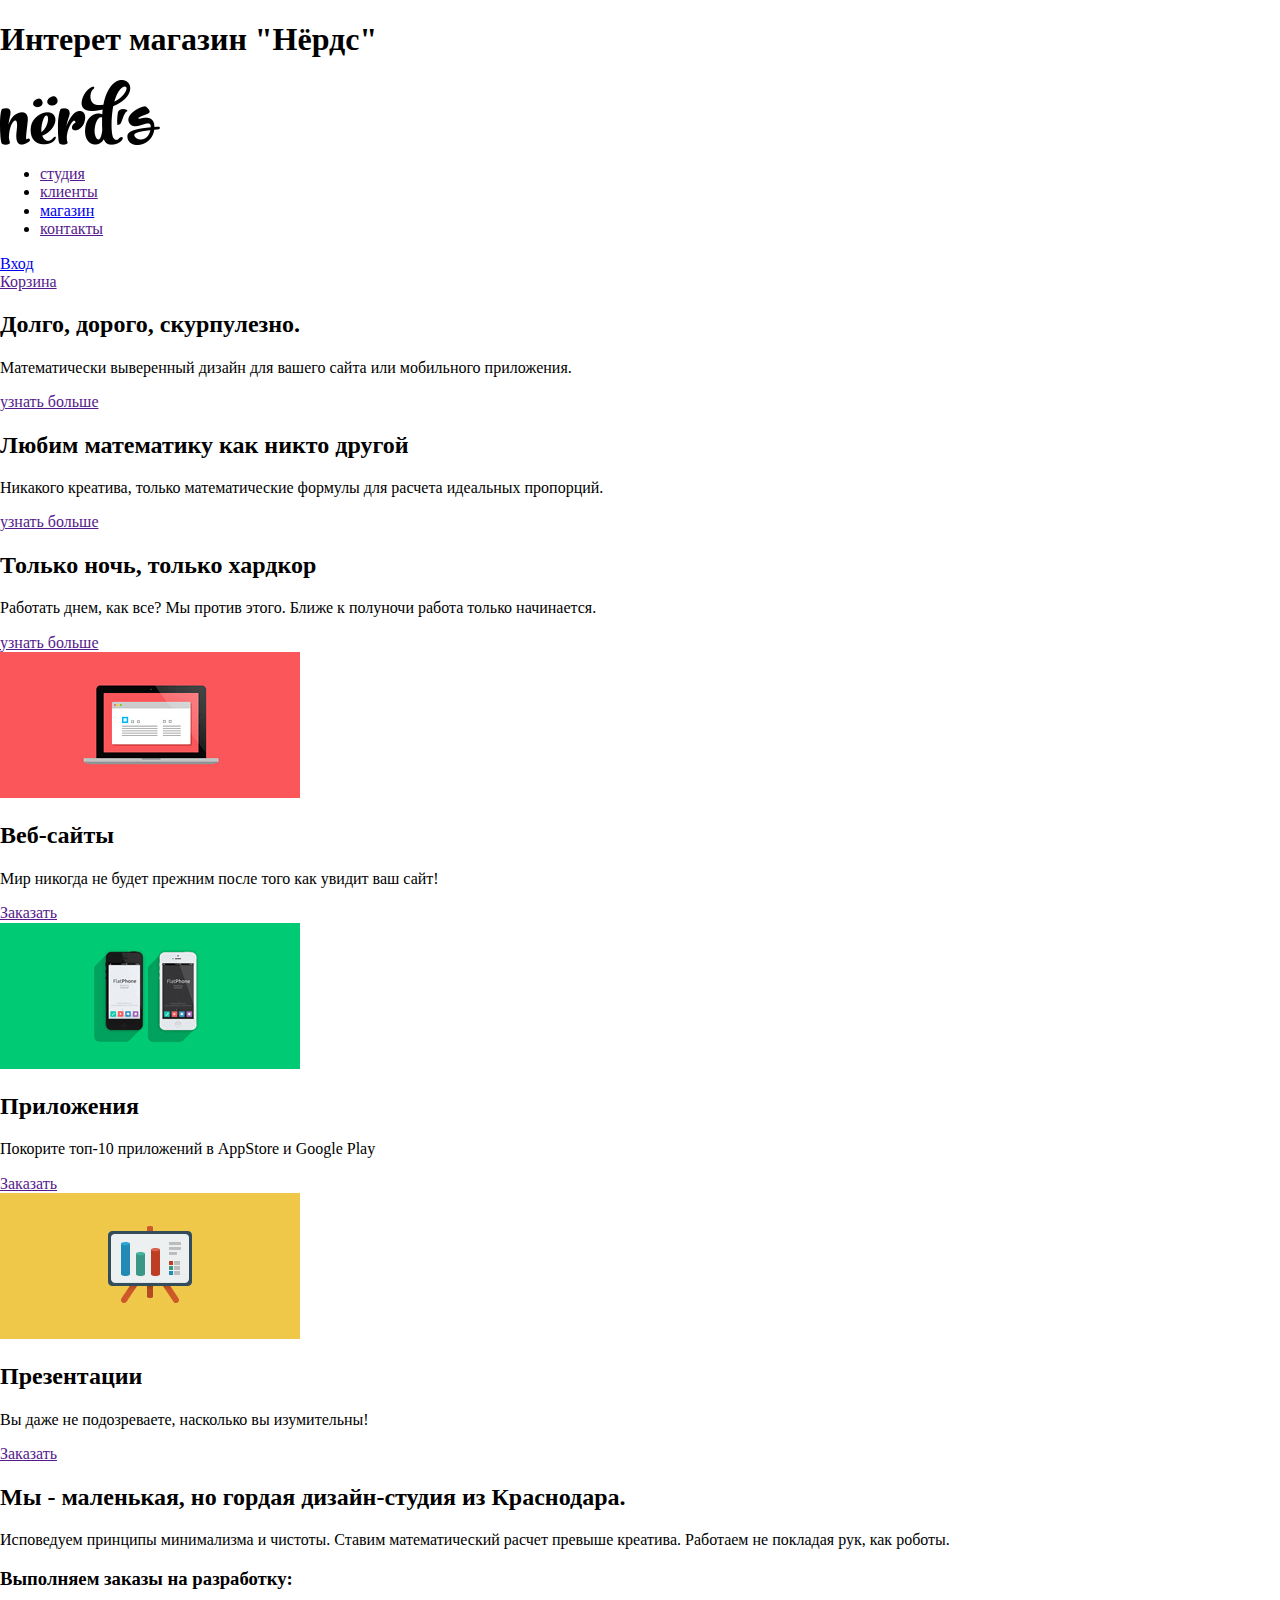
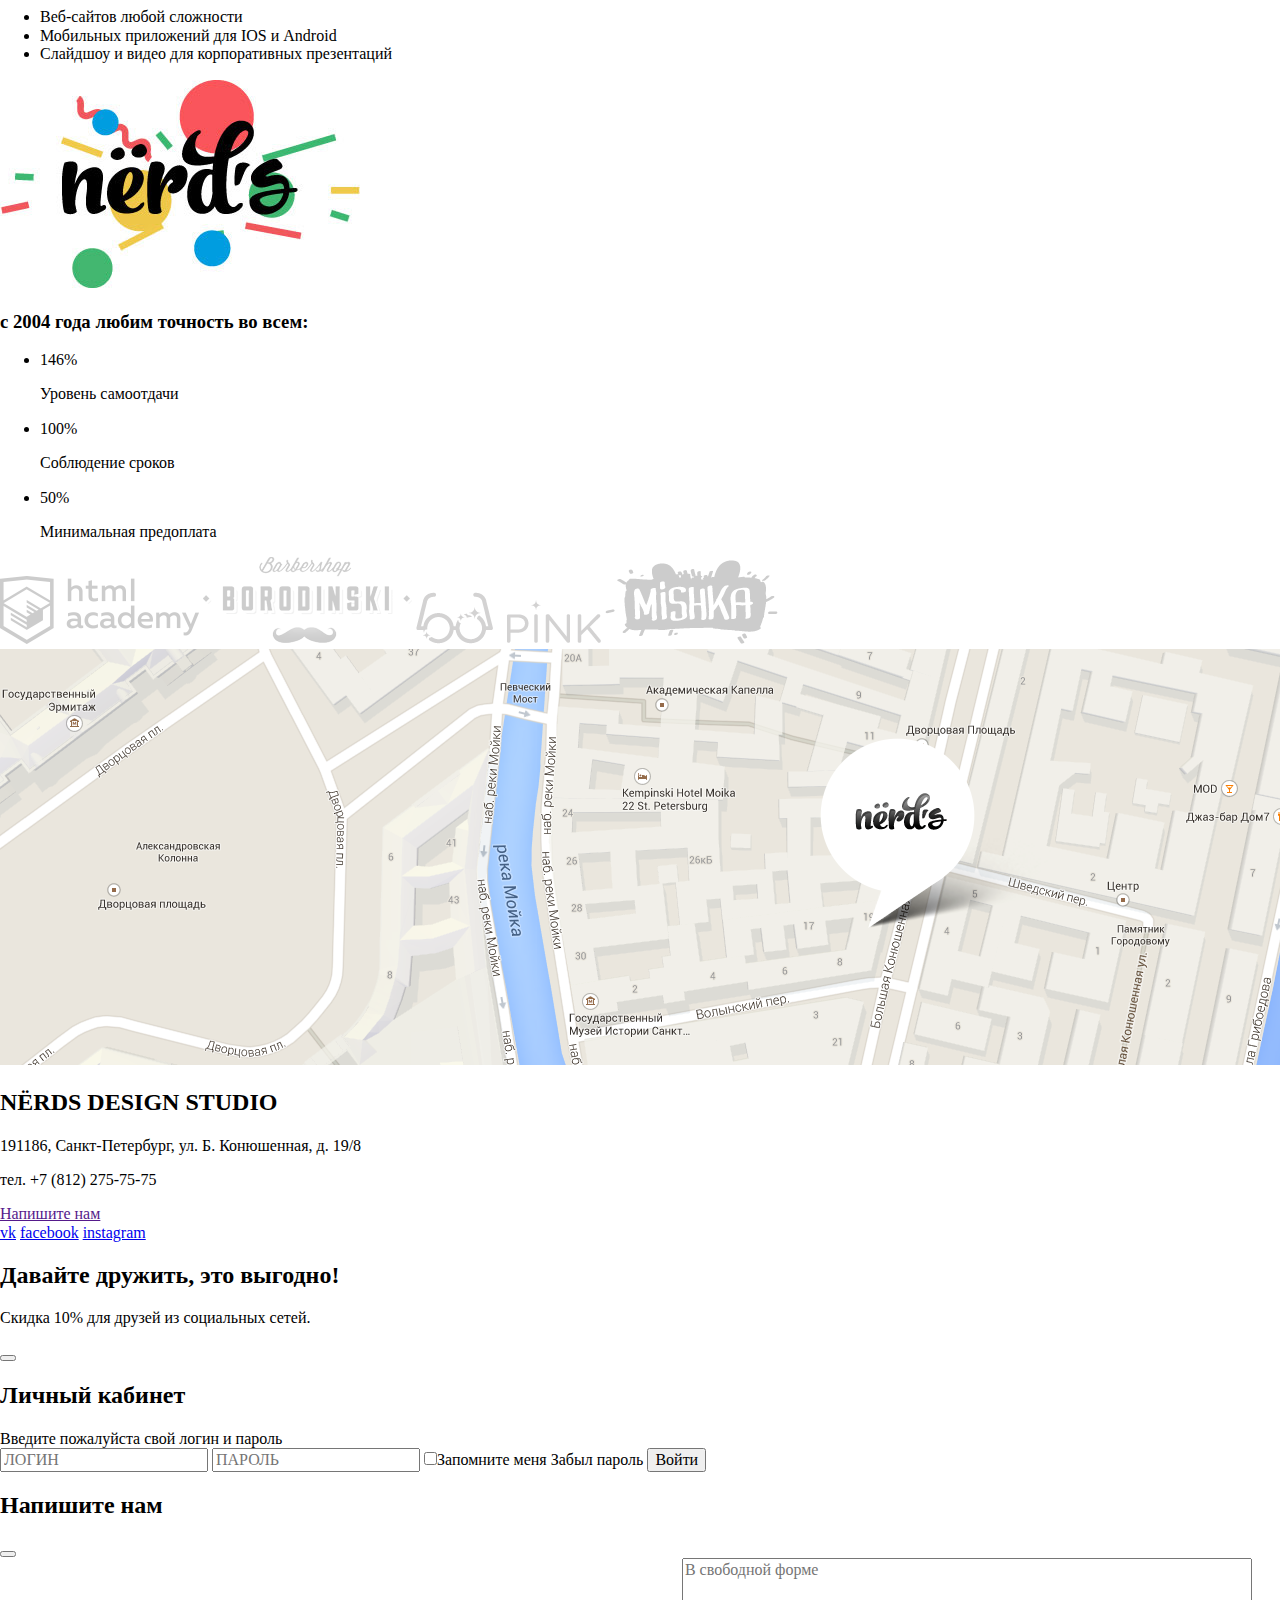
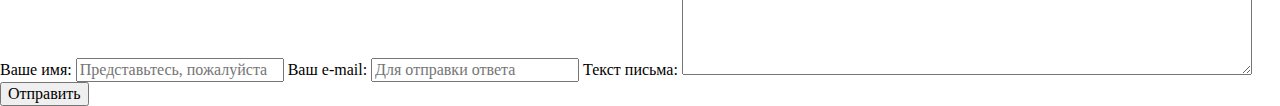
==== index.html @ cacb5e37 "Добавляет верстку главной страницы" ====
<!DOCTYPE html>
<html lang="ru">
  <head>
    <meta charset="utf-8">
    <title>Нёрдс</title>
    <link href="https://fonts.googleapis.com/css?family=Roboto:400,500,700" rel="stylesheet">
    <link rel="stylesheet" href="css/normalize.css">
    <link rel="stylesheet" href="css/style.css">
  </head>
  <body>
    <header class="main-header">
      <div class="wrapper-header">
      <h1 class="visually-hidden">Интерет магазин "Нёрдс"</h1>
      <img class="logo" src="img/nerds-logo.png" width="160" height="65" alt="logo">
      <nav class="main-menu">
        <ul class="menu-list">
          <li class="menu-list-item"><a href="">студия</a></li>
          <li class="menu-list-item"><a href="">клиенты</a></li>
          <li class="menu-list-item"><a href="catalog.html">магазин</a></li>
          <li class="menu-list-item"><a href="">контакты</a></li>
        </ul>
      </nav>
      <a class="login" href="#">Вход</a>
        <div class="basket">
          <a href="">Корзина</a>
        </div>
        <div class="slider">
          <div class="slider-presentation">
            <section class="presentation">
              <h2>Долго, дорого, скурпулезно.</h2>
              <p>Математически выверенный дизайн для вашего сайта или мобильного приложения.</p>
              <a class="slider-btn" href="">узнать больше</a>
            </section>
          </div>
          <div class="slider-professionally">
            <section class="professionally">
              <h2>Любим математику как никто другой</h2>
              <p>Никакого креатива, только математические формулы для расчета идеальных пропорций.</p>
          <a class="slider-btn" href="">узнать больше</a>
            </section>
          </div>
          <div class="slider-intensive">
            <section class="intensive">
              <h2>Только ночь, только хардкор</h2>
              <p>Работать днем, как все? Мы против этого. Ближе к полуночи работа только начинается.</p>
              <a class="slider-btn" href="">узнать больше</a>
            </section>
          </div>
        </div>
        </div>
      </header>
        <main>
          <div class="service">
            <section class="web">
              <img src="img/web.png" alt="applications" width="300" height="146">
              <h2>Веб-сайты</h2>
              <p>Мир никогда не будет прежним после того как увидит ваш сайт!</p>
              <a href="">Заказать</a>
            </section>
            <section class="applications">
              <img src="img/applications.png" alt="applications" width="300" height="146">
              <h2>Приложения</h2>
              <p>Покорите топ-10 приложений в AppStore и Google Play</p>
              <a href="">Заказать</a>
            </section>
            <section class="presentations">
              <img src="img/presentation.png" alt="applications" width="300" height="146">
              <h2>Презентации</h2>
              <p>Вы даже не подозреваете, насколько вы изумительны!</p>
              <a href="">Заказать</a>
            </section>
          </div>
          <div class="wrapper-about-company">
            <section class="about-company">
              <h2>Мы - маленькая, но гордая дизайн-студия из Краснодара.</h2>
              <p>Исповедуем принципы минимализма и чистоты. Ставим математический расчет
                превыше креатива. Работаем не покладая рук, как роботы.</p>
                <h3>Выполняем заказы на разработку:</h3>
                <ul class="about-company-list">
                  <li class="about-company-item">Веб-сайтов любой сложности</li>
                  <li class="about-company-item">Мобильных приложений для IOS и Android</li>
                  <li class="about-company-item">Слайдшоу и видео для корпоративных презентаций</li>
                </ul>
            </section>
            <div class="statistics">
              <img src="img/nerds-illustration.jpg" alt="illustration" width="360" height="208">
              <h3>c 2004 года любим точность во всем:</h3>
              <ul class="statistics-list">
                <li class="statistics-item"><span>146%</span><p>Уровень самоотдачи</p></li>
                <li class="statistics-item"><span>100%</span><p>Соблюдение сроков</p></li>
                <li class="statistics-item"><span>50%</span><p>Минимальная предоплата</p></li>
              </ul>
            </div>
              <div class="portfolio">
                  <img class="logo-html" src="img/logo-html.png" alt="">
                  <img class="logo-borodinski" src="img/logo-borodinski.png" alt="">
                  <img class="logo-pink" src="img/logo-pink.png" alt="">
                  <img class="logo-mishka" src="img/logo-mishka.png" alt="">
              </div>
          </div>
        </main>
          <footer>
            <div class="footer-up">
                <object
                type="image/svg+xml"
                data="img/map.svg">
                <img
                  src="img/map.png" alt="map">
              </object>
              <section class="contacts">
                <h2>NЁRDS DESIGN STUDIO</h2>
                <p>191186, Санкт-Петербург,
                  ул. Б. Конюшенная, д. 19/8</p>
                  <p>тел. +7 (812) 275-75-75</p>
                  <a  class="link-write" href="">Напишите нам</a>
              </section>
            </div>
            <div class="footer-down">
              <div class="social">
                <a class="social-button vk" href="http://vk.com/mygroup">vk</a>
                <a class="social-button fb" href="http://facebook.com/mygroup">facebook</a>
                <a class="social-button inst" href="http://instagram.com/mygroup">instagram</a>
              </div>
              <section class="cooperation">
                <h2>Давайте дружить, это выгодно!</h2>
                <p>Скидка 10% для друзей из социальных сетей.</p>
              </section>
            </div>
          </footer>
          <div class="modal-login">
            <button class="close-login" type="button"></button>
            <h2>Личный кабинет</h2>
            <form action="#" method="post">
              <legend class="title-login">Введите пожалуйста свой логин и пароль</legend>
              <input class="focus" name="login" type="text" placeholder="ЛОГИН">
              <input name="password" type="password" placeholder="ПАРОЛЬ">
              <label><input name="save" type="checkbox">Запомните меня</label>
              <a class="nosave">Забыл пароль</a>
              <button type="submit">Войти</button>
            </form>
          </div>
          <div class="wrapper-feedback"></div>
          <div class="feedback">
            <h2>Напишите нам</h2>
            <button class="button-close" type="button"></button>
        <form class="feedback-form" action="#" method="post">
          <div class="form-answer">
            <label>
              <span>Ваше имя:</span>
              <input type="text" name="login" placeholder="Представьтесь, пожалуйста">
            </label>
            <label>
              <span>Ваш e-mail:</span>
              <input type="text" name="email" placeholder="Для отправки ответа">
            </label>
            <label>
            <span>Текст письма:</span>
            <textarea name="textletter" cols="61" rows="6" placeholder="В свободной форме"></textarea>
          </label>
          </div>
          <div class="form-btn">
            <button class="btn" type="submit">Отправить</button>
          </div>
        </form>
      </div>
    <script src="js/popup.js"></script>
  </body>
</html>
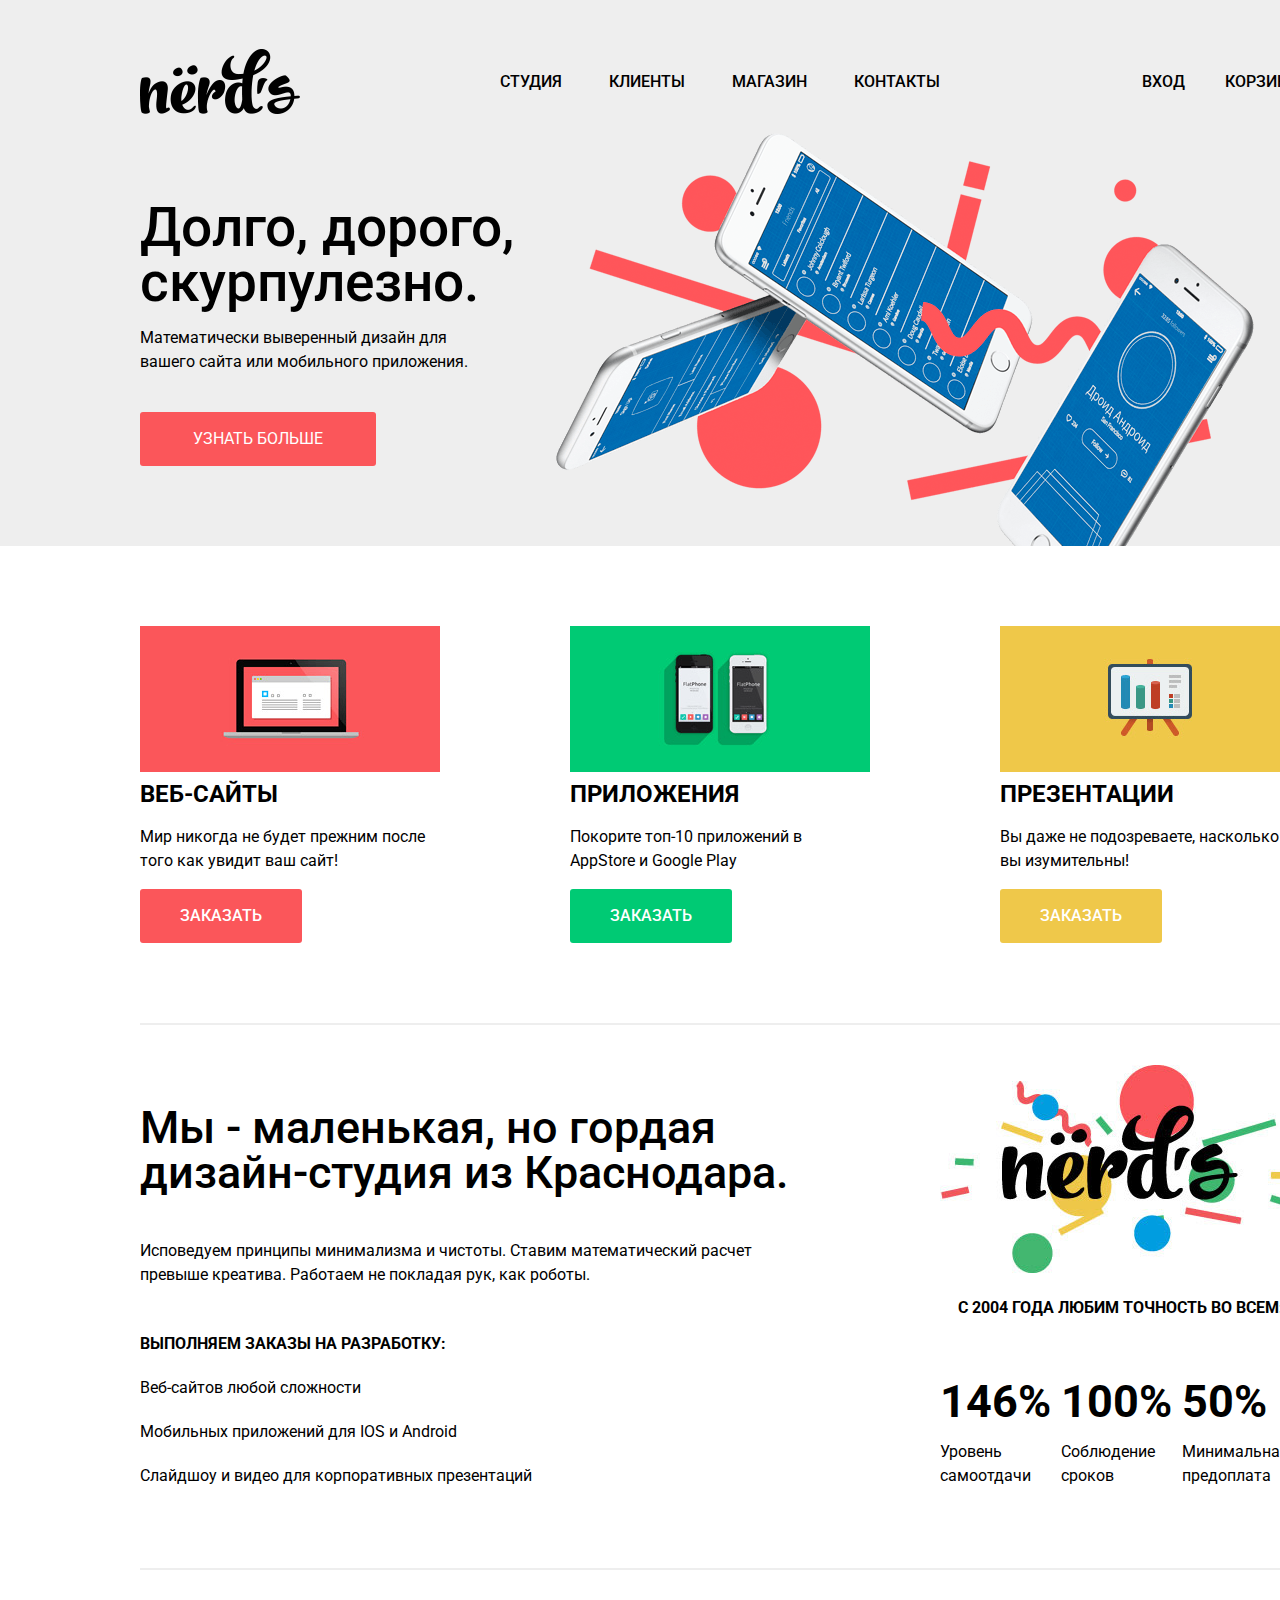
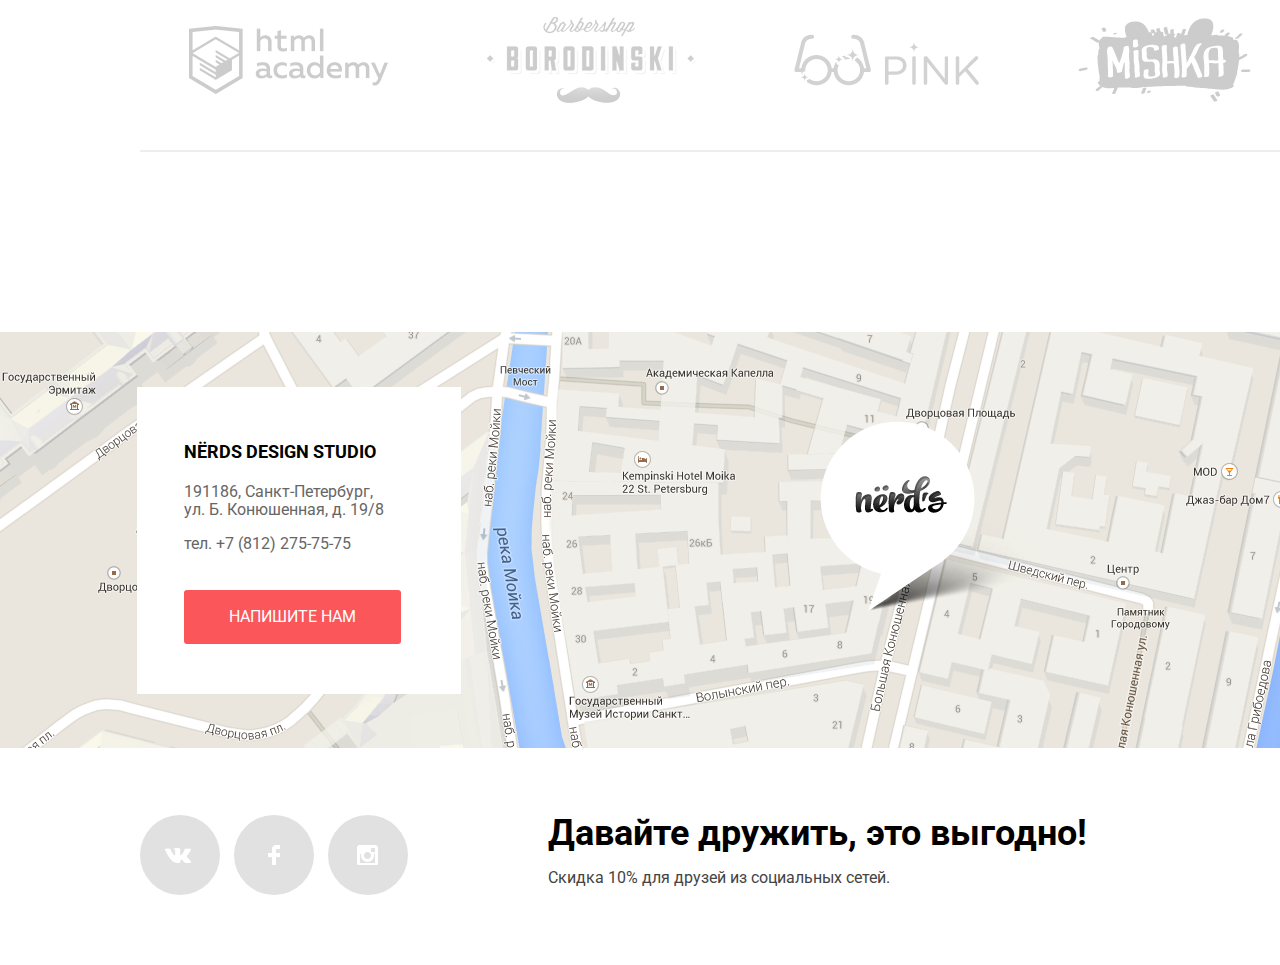
==== commit 4a587d93: "подключает минификацию стилей на страницах" ====
--- a/index.html
+++ b/index.html
@@ -4,8 +4,8 @@
     <meta charset="utf-8">
     <title>Нёрдс</title>
     <link href="https://fonts.googleapis.com/css?family=Roboto:400,500,700" rel="stylesheet">
-    <link rel="stylesheet" href="css/normalize.css">
-    <link rel="stylesheet" href="css/style.css">
+    <link rel="stylesheet" href="css/normalize.min.css">
+    <link rel="stylesheet" href="css/style.min.css">
   </head>
   <body>
     <header class="main-header">
--- a/css/style.min.css
+++ b/css/style.min.css
@@ -0,0 +1 @@
+body{min-width:1440px;font-family:"Roboto","sans-serif";font-weight:400;background-color:#fff;font-size:16px;line-height:24px;color:#000}.header-catalog{width:100%;background-color:#eee}a{text-decoration:none;color:#000}h2{margin:0}ul{margin:0;padding:0;list-style:none}.title-catalog{font-weight:500;font-size:55px;line-height:55px;margin:80px auto 118px auto}.visually-hidden{display:none}.main-header{width:100%;background-color:#eee}.wrapper-header{margin:0 auto;width:1160px;display:-webkit-box;display:-ms-flexbox;display:flex;-ms-flex-wrap:wrap;flex-wrap:wrap;padding-top:49px;-webkit-box-align:center;-ms-flex-align:center;align-items:center}.login{text-transform:uppercase;line-height:30px;font-weight:500;margin-left:202px}.menu-list{display:-webkit-box;display:-ms-flexbox;display:flex;width:440px;-webkit-box-pack:justify;-ms-flex-pack:justify;justify-content:space-between;margin-left:200px}.menu-list a{text-transform:uppercase;line-height:30px;font-weight:500}.basket{margin-left:40px}.basket a{line-height:30px;font-weight:500;text-transform:uppercase}.slider-presentation{display:block;background-image:url(..//img//slide1.png);width:1160px;background-position:90% 98%;background-repeat:no-repeat;padding-bottom:80px}.presentation{padding-top:86px;width:380px;left:0}.slider h2{font-weight:500;font-size:55px;line-height:55px}.presentation p{width:350px}.slider-btn{display:inline-block;text-transform:uppercase;line-height:18px;color:#fff;background-color:#fb565a;padding:18px 53px;border-radius:3px;margin-top:22px}.slider-professionally{display:none;width:1160px;background-image:url(..//img/slide2.png);background-repeat:no-repeat;background-position:100% 1%;padding-bottom:80px}.professionally{padding-top:86px;width:520px}.professionally p{width:412px}.slider-intensive{display:none;width:1160px;background-image:url(..//img/slide3.png);background-repeat:no-repeat;background-position:100% 0%;padding-bottom:80px}.intensive{padding-top:86px;width:415px}.intensive p{width:350px}.service{width:1160px;margin:0 auto;display:-webkit-box;display:-ms-flexbox;display:flex;-webkit-box-pack:justify;-ms-flex-pack:justify;justify-content:space-between;padding:80px 0;border-bottom:2px solid #eee}.service section{width:300px}.service section h2{text-transform:uppercase;line-height:30px}.web a{display:inline-block;text-transform:uppercase;line-height:18px;font-weight:500;color:#fff;background-color:#fb565a;border-radius:3px;padding:18px 40px}.applications a{display:inline-block;text-transform:uppercase;line-height:18px;font-weight:500;color:#fff;background-color:#00ca74;border-radius:3px;padding:18px 40px}.presentations a{display:inline-block;text-transform:uppercase;line-height:18px;font-weight:500;color:#fff;background-color:#efc84a;border-radius:3px;padding:18px 40px}.wrapper-about-company{display:-webkit-box;display:-ms-flexbox;display:flex;width:1160px;margin:0 auto;padding-top:40px;padding-bottom:80px;-ms-flex-wrap:wrap;flex-wrap:wrap;-webkit-box-pack:justify;-ms-flex-pack:justify;justify-content:space-between}.about-company h2{padding-top:40px;padding-bottom:28px;font-size:45px;line-height:45px;font-weight:500}.about-company{width:660px}.about-company h3{text-transform:uppercase;font-size:16px;line-height:24px;margin-top:45px}.about-company-item{margin-top:20px}.portfolio{width:1160px;display:-webkit-box;display:-ms-flexbox;display:flex;-ms-flex-pack:distribute;justify-content:space-around;-webkit-box-align:center;-ms-flex-align:center;align-items:center;border-top:2px solid #eee;border-bottom:2px solid #eee;margin-top:80px;min-height:180px}.statistics{width:360px}.statistics h3{text-transform:uppercase;padding-left:18px;font-size:16px;line-height:24px;font-weight:700;margin-bottom:70px}.statistics-item span{font-weight:700;font-size:45px;line-height:10,06px}.statistics-list{display:-webkit-box;display:-ms-flexbox;display:flex}.statistics-list p{margin-bottom:0}.statistics-item:nth-child(1n+2){padding-left:10px}.contacts{padding:50px 40px;padding:50px 60px 50px 47px;background-color:#fff;position:absolute;top:55px;left:137px}.contacts h2{font-weight:700;font-size:18px;line-height:30px}.contacts p{line-height:18px;color:#666;width:202px}.contacts a{padding:18px 45px;display:inline-block;color:#fff;background-color:#fb565a;border-radius:3px;line-height:18px;margin-top:21px;text-transform:uppercase}.cooperation h2{font-weight:700;font-size:36px;line-height:36px}.cooperation p{line-height:22px;color:#444}.feedback{padding:73px 100px 86px 100px;border:1px solid black;display:none;position:fixed;top:5%;left:17%;background-color:#fff;z-index:250}.feedback .feedback-form{display:760px}.button-close{display:block;cursor:pointer;width:30px;height:30px;position:absolute;top:38px;right:60px;border:none;background:url(../img/close.png) no-repeat;outline:none}.button-close:hover{background:url(../img/close-hover.png) no-repeat}.button-close:active{background:url(../img/close-active.png) no-repeat;display:block}.feedback h2{font-size:45px;line-height:45px}.form-answer span{font-weight:700;font-size:16px;display:inline-block;line-height:18px;vertical-align:top}.form-answer{display:-webkit-box;display:-ms-flexbox;display:flex;-ms-flex-wrap:wrap;flex-wrap:wrap;-webkit-box-pack:justify;-ms-flex-pack:justify;justify-content:space-between;width:760px}.form-answer label{width:340px}.form-answer label:nth-child(3){width:100%}.form-answer input[type=text]{width:340px;margin-bottom:35px;padding:14px;text-align:left;color:#999;background:#fff;border:2px solid #dee3e4;border-radius:2px}.form-answer textarea{width:100%;margin:0 0 47px;padding:14px;color:#999;background:#fff;border:2px solid #dee3e4;border-radius:5px}.btn{padding:18px 87px;display:inline-block;color:#fff;background-color:#fb565a;border:none;border-radius:3px;line-height:18px;text-transform:uppercase}.catalog-wrapper{display:-webkit-box;display:-ms-flexbox;display:flex;-webkit-box-pack:justify;-ms-flex-pack:justify;justify-content:space-between;width:1160px;margin:0 auto;margin-top:57px}.catalog{display:-webkit-box;display:-ms-flexbox;display:flex;-ms-flex-wrap:wrap;flex-wrap:wrap;-webkit-box-pack:justify;-ms-flex-pack:justify;justify-content:space-between;width:760px}.catalog-item{position:relative;width:360px;margin-top:35px}.sorting{display:-webkit-box;display:-ms-flexbox;display:flex;-webkit-box-pack:justify;-ms-flex-pack:justify;justify-content:space-between;width:100%;margin-bottom:25px}.sorting span{font-weight:700;font-size:18px;line-height:18px;text-transform:uppercase}.sorting-list .active-list{color:#000}.sorting-list{display:-webkit-box;display:-ms-flexbox;display:flex;width:360px;font-size:14px;line-height:18px;text-transform:uppercase;-webkit-box-pack:justify;-ms-flex-pack:justify;justify-content:space-between}.sorting-item a{color:#b2b2b2}.sorting-up{display:inline-block;background:url(..//img//sorting-up.png) no-repeat;width:11px;height:10px}.sorting-down{display:inline-block;background:url(..//img//sorting-down.png) no-repeat;width:11px;height:10px;margin-left:15px}.panel{width:360px;min-height:40px;background-color:#e9e9e9;border-radius:5px 5px 0 0}.panel span{display:inline-block;width:15px;height:15px;background-color:#fff;margin:12px 6px 0;border-radius:7px}.panel span:nth-child(1){margin-left:16px}.info-order{position:absolute;padding:29px 0 42px 0;bottom:0;width:360px;background-color:#eee}.info-order h3{font-weight:700;font-size:18px;line-height:30px;text-transform:uppercase;text-align:center;margin:0 auto}.info-order p{width:230px;text-align:center;margin:0 auto}.info-order a{display:inline-block;font-weight:500;font-size:16px;line-height:18px;background-color:#fb565a;padding:19px 62px;border-radius:5px;margin:30px 0 0 80px;color:#fff}.catalog-item:hover .panel{background-color:#4d4d4d}aside{width:263px}.filter-item{border:none;padding:0}.filter-item legend{font-weight:700;font-size:18px;line-height:30px;text-transform:uppercase;margin-bottom:48px}.range-controls{position:relative;min-height:41px;background-color:#eee;border-radius:5px;padding:39px 20px 0}.range-controls .scale{height:2px;background:#d7dcde}.range-controls .bar{width:80%;height:2px;background:#00ca74}.range-controls .toggle{position:absolute;top:30px;left:0;width:4px;height:4px;padding:0;border:8px solid #fff;background-color:#ababab;border-radius:50%;-webkit-box-shadow:0 2px 1px 0 #cfcfcf;box-shadow:0 2px 1px 0 #cfcfcf;cursor:pointer}.range-controls .toggle-min{left:18px}.range-controls .toggle-max{left:180px}.catalog-page-list{display:-webkit-box;display:-ms-flexbox;display:flex;margin-top:60px}.catalog-page-list a{display:block;text-transform:uppercase;border-radius:5px;font-weight:500;margin-left:11px;padding:16px 20px;border:3px solid #eee;background-color:#eee;color:#000}.catalog-page-list .active-page{margin-left:0;background-color:#fff}.following{text-align:center;width:260px}.price-controls label{display:inline-block;width:116px;font-size:16px;text-transform:uppercase;vertical-align:top}.price-controls input{width:48px;padding:9px 15px 9px 14px;font-size:16px;text-align:center;border:none;border-radius:5px;background:#eee;margin-top:-7px;margin-left:12px}.price-controls{font-size:0;padding-top:20px}.price-controls .max-price{padding-left:27px}.form-grid h3,.form-feature h3{text-transform:uppercase;font-size:18px;line-height:30px}.form-grid li,.form-feature li{margin-top:15px}.form-button{display:block;width:100%;margin-top:50px;padding:18px 0;font-weight:500;text-transform:uppercase;background-color:#eee;border:none}.footer-up{position:relative;margin:0 auto;margin-top:100px;width:1440px}.footer-down{display:-webkit-box;display:-ms-flexbox;display:flex;margin:60px auto;width:1160px}.modal-login{background-color:#fff;position:fixed;top:14%;display:none;left:40%;padding:38px;border:3px solid #000}.title-login{font-size:8px;text-transform:uppercase;font-weight:700}.modal-login input[type="text"],.modal-login input[type="password"]{width:90%;margin-top:10px;border:1px solid #000;font-size:12px;padding:10px}.modal-login button[type="submit"]{display:inline-block;background-color:#000;color:#fff;border:none;width:100%;padding:10px 0;border-radius:3px;margin-top:10px}.close-login{background:url(../img/close.png) no-repeat;width:30px;height:30px;cursor:pointer;outline:none;border:none;position:absolute;top:3%;right:1%}.modal-login a{font-size:10px;text-transform:uppercase;font-weight:700;text-decoration:underline;margin-left:13px}.modal-login label{text-transform:uppercase;font-size:10px;font-weight:500}.modal-login input[type="checkbox"]{vertical-align:middle}.modal-login form{width:200px}.social-button{position:relative;display:inline-block;width:80px;height:80px;background-color:#e1e1e1;border-radius:50%;text-indent:100%;overflow:hidden;margin-left:10px}.vk:before{content:" ";position:absolute;background:url(../img/vk-icon.png) no-repeat;width:30px;height:20px;top:33px;left:25px}.fb:before{content:" ";position:absolute;background:url(../img/fb-icon.png) no-repeat;width:30px;height:20px;top:30px;left:34px}.inst:before{content:" ";position:absolute;background:url(../img/insta-icon.png) no-repeat;width:30px;height:20px;top:30px;left:29px}.vk{margin-left:0}.cooperation{margin-left:140px}.wrapper-feedback{width:100%;display:none;top:0;left:0;position:fixed;height:100%;z-index:150;background-color:rgba(206,200,201,.6)}.modal-show{display:block;-webkit-animation-name:bounce;animation-name:bounce;-webkit-animation-duration:0.6s;animation-duration:0.6s}@-webkit-keyframes bounce{0%{-webkit-transform:translateY(-2000px);transform:translateY(-2000px)}70%{-webkit-transform:translateY(30px);transform:translateY(30px)}90%{-webkit-transform:translateY(-10px);transform:translateY(-10px)}100%{-webkit-transform:translateY(0);transform:translateY(0)}}@keyframes bounce{0%{-webkit-transform:translateY(-2000px);transform:translateY(-2000px)}70%{-webkit-transform:translateY(30px);transform:translateY(30px)}90%{-webkit-transform:translateY(-10px);transform:translateY(-10px)}100%{-webkit-transform:translateY(0);transform:translateY(0)}}@-webkit-keyframes shake{0%,100%{-webkit-transform:translateX(0);transform:translateX(0)}10%,30%,50%,70%,90%{-webkit-transform:translateX(-10px);transform:translateX(-10px)}20%,40%,60%,80%{-webkit-transform:translateX(10px);transform:translateX(10px)}}@keyframes shake{0%,100%{-webkit-transform:translateX(0);transform:translateX(0)}10%,30%,50%,70%,90%{-webkit-transform:translateX(-10px);transform:translateX(-10px)}20%,40%,60%,80%{-webkit-transform:translateX(10px);transform:translateX(10px)}}.modal-error{-webkit-animation-name:shake;animation-name:shake;-webkit-animation-duration:0.6s;animation-duration:0.6s}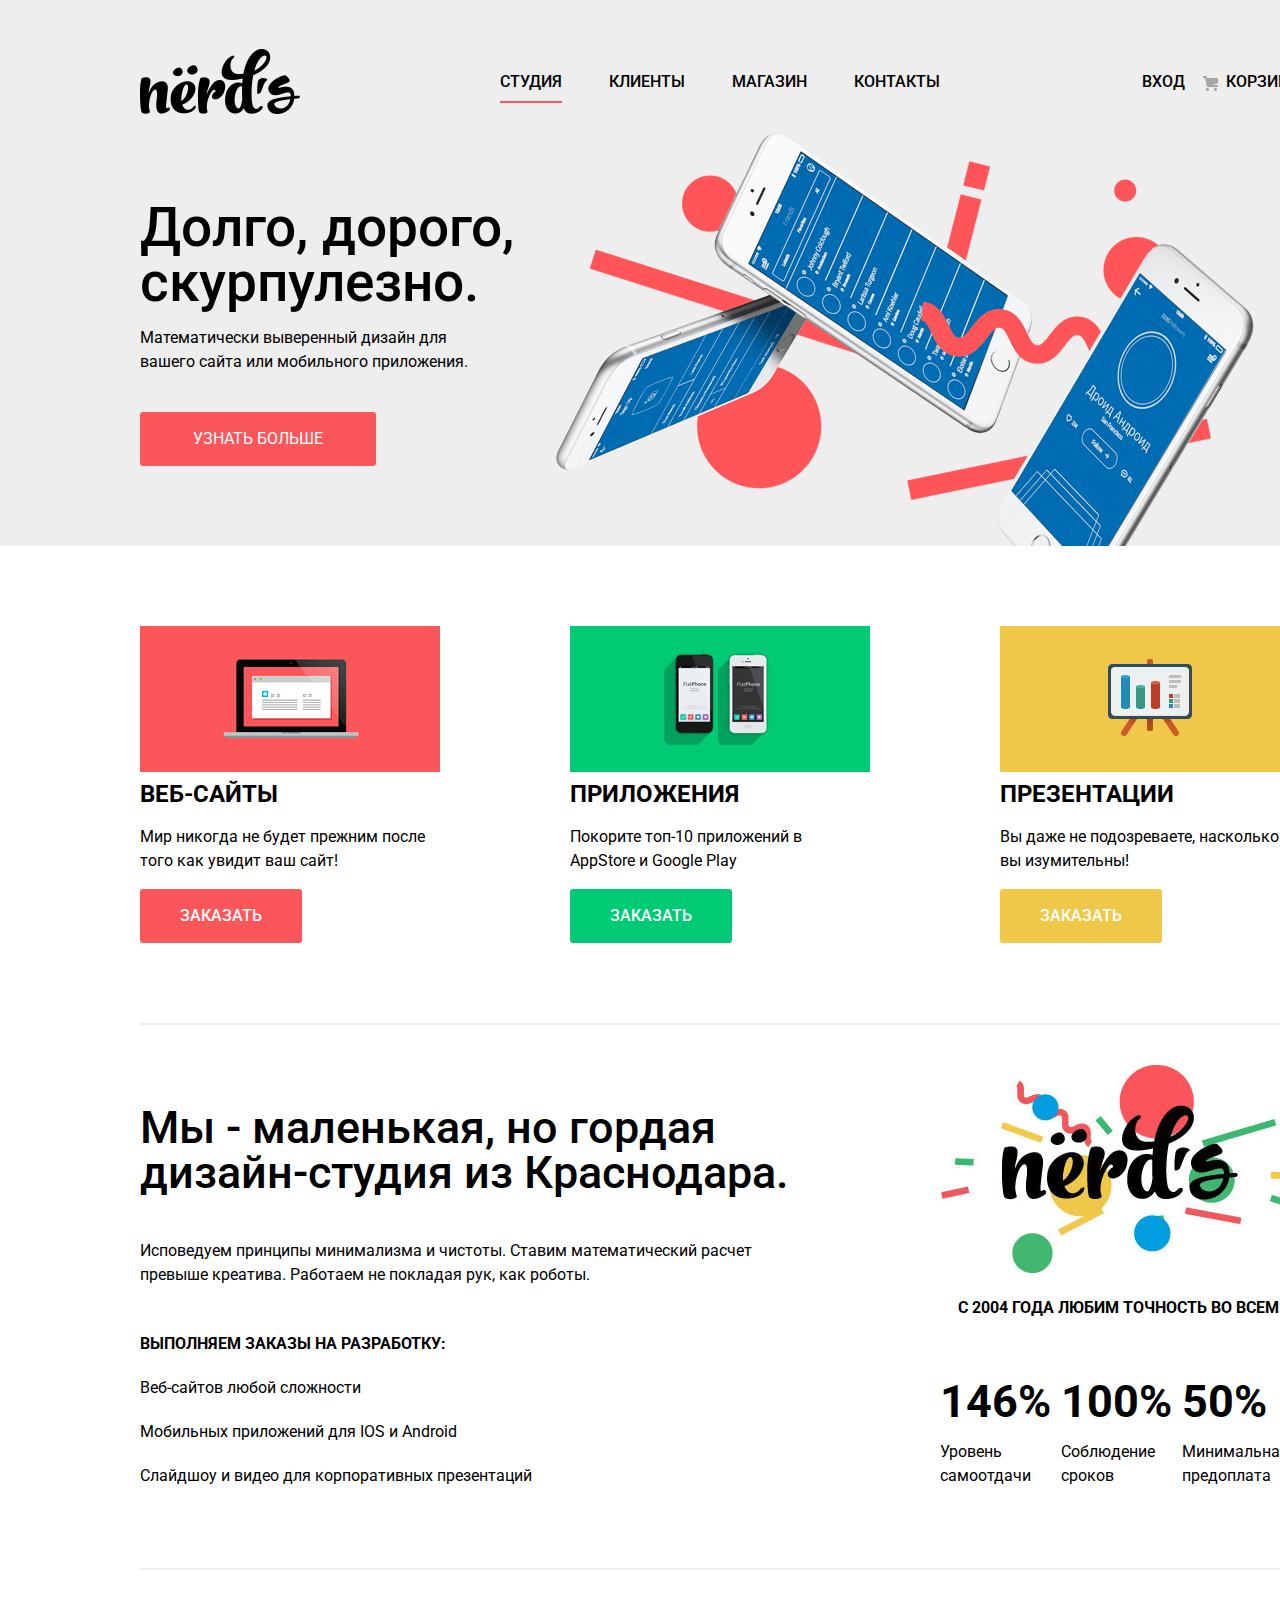
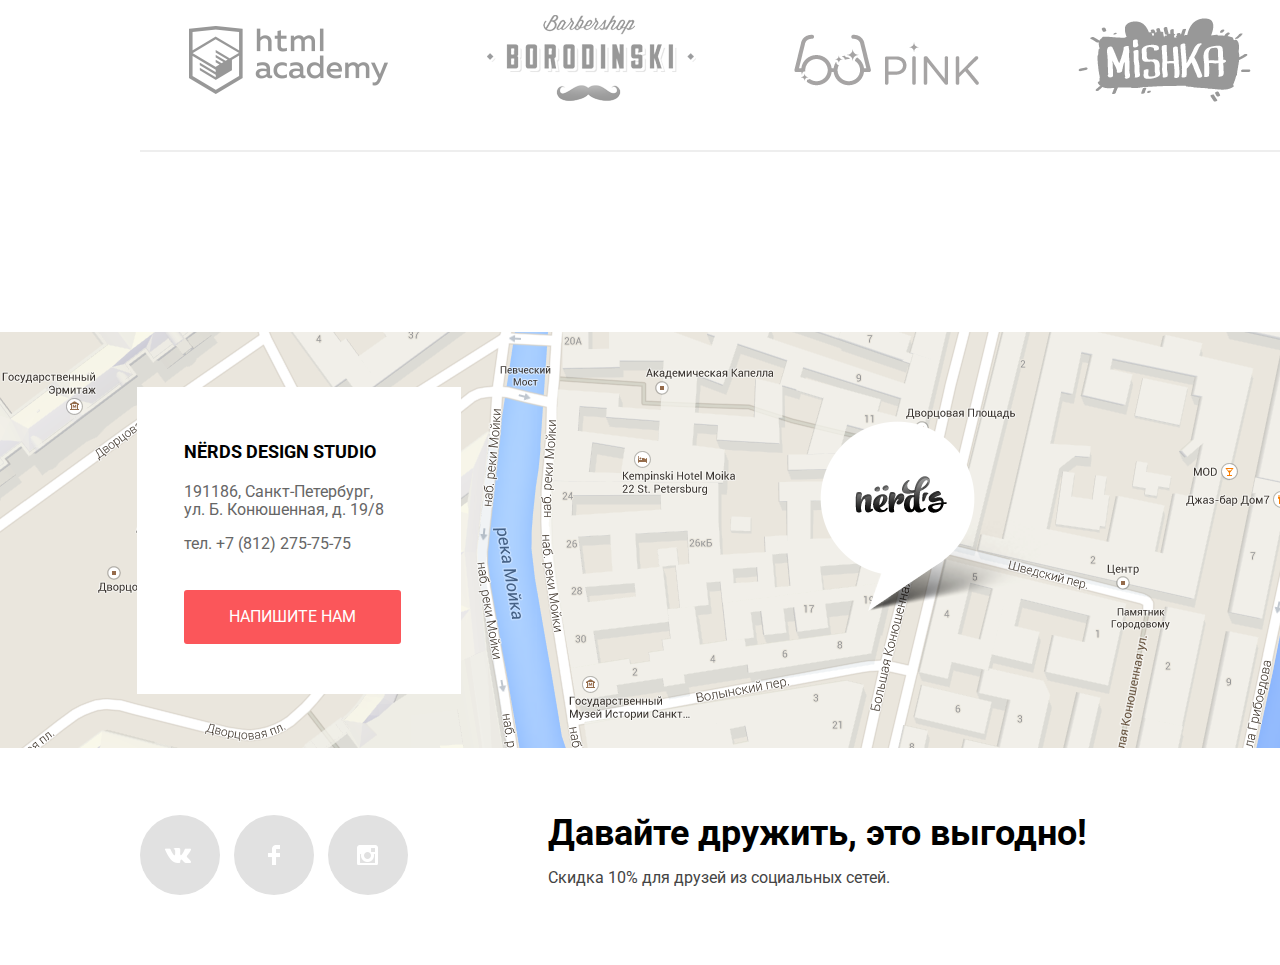
==== commit 9a050436: "добавление класса visually hidden" ====
--- a/index.html
+++ b/index.html
@@ -14,15 +14,15 @@
       <img class="logo" src="img/nerds-logo.png" width="160" height="65" alt="logo">
       <nav class="main-menu">
         <ul class="menu-list">
-          <li class="menu-list-item"><a href="">студия</a></li>
-          <li class="menu-list-item"><a href="">клиенты</a></li>
+          <li class="menu-list-item"><a class="active" href="index.html">студия</a></li>
+          <li class="menu-list-item"><a href="#">клиенты</a></li>
           <li class="menu-list-item"><a href="catalog.html">магазин</a></li>
-          <li class="menu-list-item"><a href="">контакты</a></li>
+          <li class="menu-list-item"><a href="#">контакты</a></li>
         </ul>
       </nav>
       <a class="login" href="#">Вход</a>
         <div class="basket">
-          <a href="">Корзина</a>
+          <a href="#">Корзина</a>
         </div>
         <div class="slider">
           <div class="slider-presentation">
@@ -36,14 +36,14 @@
             <section class="professionally">
               <h2>Любим математику как никто другой</h2>
               <p>Никакого креатива, только математические формулы для расчета идеальных пропорций.</p>
-          <a class="slider-btn" href="">узнать больше</a>
+          <a class="slider-btn" href="#">узнать больше</a>
             </section>
           </div>
           <div class="slider-intensive">
             <section class="intensive">
               <h2>Только ночь, только хардкор</h2>
               <p>Работать днем, как все? Мы против этого. Ближе к полуночи работа только начинается.</p>
-              <a class="slider-btn" href="">узнать больше</a>
+              <a class="slider-btn" href="#">узнать больше</a>
             </section>
           </div>
         </div>
@@ -55,19 +55,19 @@
               <img src="img/web.png" alt="applications" width="300" height="146">
               <h2>Веб-сайты</h2>
               <p>Мир никогда не будет прежним после того как увидит ваш сайт!</p>
-              <a href="">Заказать</a>
+              <a href="#">Заказать</a>
             </section>
             <section class="applications">
               <img src="img/applications.png" alt="applications" width="300" height="146">
               <h2>Приложения</h2>
               <p>Покорите топ-10 приложений в AppStore и Google Play</p>
-              <a href="">Заказать</a>
+              <a href="#">Заказать</a>
             </section>
             <section class="presentations">
               <img src="img/presentation.png" alt="applications" width="300" height="146">
               <h2>Презентации</h2>
               <p>Вы даже не подозреваете, насколько вы изумительны!</p>
-              <a href="">Заказать</a>
+              <a href="#">Заказать</a>
             </section>
           </div>
           <div class="wrapper-about-company">
@@ -112,7 +112,7 @@
                 <p>191186, Санкт-Петербург,
                   ул. Б. Конюшенная, д. 19/8</p>
                   <p>тел. +7 (812) 275-75-75</p>
-                  <a  class="link-write" href="">Напишите нам</a>
+                  <a  class="link-write" href="#">Напишите нам</a>
               </section>
             </div>
             <div class="footer-down">
--- a/css/style.min.css
+++ b/css/style.min.css
@@ -1 +1 @@
-body{min-width:1440px;font-family:"Roboto","sans-serif";font-weight:400;background-color:#fff;font-size:16px;line-height:24px;color:#000}.header-catalog{width:100%;background-color:#eee}a{text-decoration:none;color:#000}h2{margin:0}ul{margin:0;padding:0;list-style:none}.title-catalog{font-weight:500;font-size:55px;line-height:55px;margin:80px auto 118px auto}.visually-hidden{display:none}.main-header{width:100%;background-color:#eee}.wrapper-header{margin:0 auto;width:1160px;display:-webkit-box;display:-ms-flexbox;display:flex;-ms-flex-wrap:wrap;flex-wrap:wrap;padding-top:49px;-webkit-box-align:center;-ms-flex-align:center;align-items:center}.login{text-transform:uppercase;line-height:30px;font-weight:500;margin-left:202px}.menu-list{display:-webkit-box;display:-ms-flexbox;display:flex;width:440px;-webkit-box-pack:justify;-ms-flex-pack:justify;justify-content:space-between;margin-left:200px}.menu-list a{text-transform:uppercase;line-height:30px;font-weight:500}.basket{margin-left:40px}.basket a{line-height:30px;font-weight:500;text-transform:uppercase}.slider-presentation{display:block;background-image:url(..//img//slide1.png);width:1160px;background-position:90% 98%;background-repeat:no-repeat;padding-bottom:80px}.presentation{padding-top:86px;width:380px;left:0}.slider h2{font-weight:500;font-size:55px;line-height:55px}.presentation p{width:350px}.slider-btn{display:inline-block;text-transform:uppercase;line-height:18px;color:#fff;background-color:#fb565a;padding:18px 53px;border-radius:3px;margin-top:22px}.slider-professionally{display:none;width:1160px;background-image:url(..//img/slide2.png);background-repeat:no-repeat;background-position:100% 1%;padding-bottom:80px}.professionally{padding-top:86px;width:520px}.professionally p{width:412px}.slider-intensive{display:none;width:1160px;background-image:url(..//img/slide3.png);background-repeat:no-repeat;background-position:100% 0%;padding-bottom:80px}.intensive{padding-top:86px;width:415px}.intensive p{width:350px}.service{width:1160px;margin:0 auto;display:-webkit-box;display:-ms-flexbox;display:flex;-webkit-box-pack:justify;-ms-flex-pack:justify;justify-content:space-between;padding:80px 0;border-bottom:2px solid #eee}.service section{width:300px}.service section h2{text-transform:uppercase;line-height:30px}.web a{display:inline-block;text-transform:uppercase;line-height:18px;font-weight:500;color:#fff;background-color:#fb565a;border-radius:3px;padding:18px 40px}.applications a{display:inline-block;text-transform:uppercase;line-height:18px;font-weight:500;color:#fff;background-color:#00ca74;border-radius:3px;padding:18px 40px}.presentations a{display:inline-block;text-transform:uppercase;line-height:18px;font-weight:500;color:#fff;background-color:#efc84a;border-radius:3px;padding:18px 40px}.wrapper-about-company{display:-webkit-box;display:-ms-flexbox;display:flex;width:1160px;margin:0 auto;padding-top:40px;padding-bottom:80px;-ms-flex-wrap:wrap;flex-wrap:wrap;-webkit-box-pack:justify;-ms-flex-pack:justify;justify-content:space-between}.about-company h2{padding-top:40px;padding-bottom:28px;font-size:45px;line-height:45px;font-weight:500}.about-company{width:660px}.about-company h3{text-transform:uppercase;font-size:16px;line-height:24px;margin-top:45px}.about-company-item{margin-top:20px}.portfolio{width:1160px;display:-webkit-box;display:-ms-flexbox;display:flex;-ms-flex-pack:distribute;justify-content:space-around;-webkit-box-align:center;-ms-flex-align:center;align-items:center;border-top:2px solid #eee;border-bottom:2px solid #eee;margin-top:80px;min-height:180px}.statistics{width:360px}.statistics h3{text-transform:uppercase;padding-left:18px;font-size:16px;line-height:24px;font-weight:700;margin-bottom:70px}.statistics-item span{font-weight:700;font-size:45px;line-height:10,06px}.statistics-list{display:-webkit-box;display:-ms-flexbox;display:flex}.statistics-list p{margin-bottom:0}.statistics-item:nth-child(1n+2){padding-left:10px}.contacts{padding:50px 40px;padding:50px 60px 50px 47px;background-color:#fff;position:absolute;top:55px;left:137px}.contacts h2{font-weight:700;font-size:18px;line-height:30px}.contacts p{line-height:18px;color:#666;width:202px}.contacts a{padding:18px 45px;display:inline-block;color:#fff;background-color:#fb565a;border-radius:3px;line-height:18px;margin-top:21px;text-transform:uppercase}.cooperation h2{font-weight:700;font-size:36px;line-height:36px}.cooperation p{line-height:22px;color:#444}.feedback{padding:73px 100px 86px 100px;border:1px solid black;display:none;position:fixed;top:5%;left:17%;background-color:#fff;z-index:250}.feedback .feedback-form{display:760px}.button-close{display:block;cursor:pointer;width:30px;height:30px;position:absolute;top:38px;right:60px;border:none;background:url(../img/close.png) no-repeat;outline:none}.button-close:hover{background:url(../img/close-hover.png) no-repeat}.button-close:active{background:url(../img/close-active.png) no-repeat;display:block}.feedback h2{font-size:45px;line-height:45px}.form-answer span{font-weight:700;font-size:16px;display:inline-block;line-height:18px;vertical-align:top}.form-answer{display:-webkit-box;display:-ms-flexbox;display:flex;-ms-flex-wrap:wrap;flex-wrap:wrap;-webkit-box-pack:justify;-ms-flex-pack:justify;justify-content:space-between;width:760px}.form-answer label{width:340px}.form-answer label:nth-child(3){width:100%}.form-answer input[type=text]{width:340px;margin-bottom:35px;padding:14px;text-align:left;color:#999;background:#fff;border:2px solid #dee3e4;border-radius:2px}.form-answer textarea{width:100%;margin:0 0 47px;padding:14px;color:#999;background:#fff;border:2px solid #dee3e4;border-radius:5px}.btn{padding:18px 87px;display:inline-block;color:#fff;background-color:#fb565a;border:none;border-radius:3px;line-height:18px;text-transform:uppercase}.catalog-wrapper{display:-webkit-box;display:-ms-flexbox;display:flex;-webkit-box-pack:justify;-ms-flex-pack:justify;justify-content:space-between;width:1160px;margin:0 auto;margin-top:57px}.catalog{display:-webkit-box;display:-ms-flexbox;display:flex;-ms-flex-wrap:wrap;flex-wrap:wrap;-webkit-box-pack:justify;-ms-flex-pack:justify;justify-content:space-between;width:760px}.catalog-item{position:relative;width:360px;margin-top:35px}.sorting{display:-webkit-box;display:-ms-flexbox;display:flex;-webkit-box-pack:justify;-ms-flex-pack:justify;justify-content:space-between;width:100%;margin-bottom:25px}.sorting span{font-weight:700;font-size:18px;line-height:18px;text-transform:uppercase}.sorting-list .active-list{color:#000}.sorting-list{display:-webkit-box;display:-ms-flexbox;display:flex;width:360px;font-size:14px;line-height:18px;text-transform:uppercase;-webkit-box-pack:justify;-ms-flex-pack:justify;justify-content:space-between}.sorting-item a{color:#b2b2b2}.sorting-up{display:inline-block;background:url(..//img//sorting-up.png) no-repeat;width:11px;height:10px}.sorting-down{display:inline-block;background:url(..//img//sorting-down.png) no-repeat;width:11px;height:10px;margin-left:15px}.panel{width:360px;min-height:40px;background-color:#e9e9e9;border-radius:5px 5px 0 0}.panel span{display:inline-block;width:15px;height:15px;background-color:#fff;margin:12px 6px 0;border-radius:7px}.panel span:nth-child(1){margin-left:16px}.info-order{position:absolute;padding:29px 0 42px 0;bottom:0;width:360px;background-color:#eee}.info-order h3{font-weight:700;font-size:18px;line-height:30px;text-transform:uppercase;text-align:center;margin:0 auto}.info-order p{width:230px;text-align:center;margin:0 auto}.info-order a{display:inline-block;font-weight:500;font-size:16px;line-height:18px;background-color:#fb565a;padding:19px 62px;border-radius:5px;margin:30px 0 0 80px;color:#fff}.catalog-item:hover .panel{background-color:#4d4d4d}aside{width:263px}.filter-item{border:none;padding:0}.filter-item legend{font-weight:700;font-size:18px;line-height:30px;text-transform:uppercase;margin-bottom:48px}.range-controls{position:relative;min-height:41px;background-color:#eee;border-radius:5px;padding:39px 20px 0}.range-controls .scale{height:2px;background:#d7dcde}.range-controls .bar{width:80%;height:2px;background:#00ca74}.range-controls .toggle{position:absolute;top:30px;left:0;width:4px;height:4px;padding:0;border:8px solid #fff;background-color:#ababab;border-radius:50%;-webkit-box-shadow:0 2px 1px 0 #cfcfcf;box-shadow:0 2px 1px 0 #cfcfcf;cursor:pointer}.range-controls .toggle-min{left:18px}.range-controls .toggle-max{left:180px}.catalog-page-list{display:-webkit-box;display:-ms-flexbox;display:flex;margin-top:60px}.catalog-page-list a{display:block;text-transform:uppercase;border-radius:5px;font-weight:500;margin-left:11px;padding:16px 20px;border:3px solid #eee;background-color:#eee;color:#000}.catalog-page-list .active-page{margin-left:0;background-color:#fff}.following{text-align:center;width:260px}.price-controls label{display:inline-block;width:116px;font-size:16px;text-transform:uppercase;vertical-align:top}.price-controls input{width:48px;padding:9px 15px 9px 14px;font-size:16px;text-align:center;border:none;border-radius:5px;background:#eee;margin-top:-7px;margin-left:12px}.price-controls{font-size:0;padding-top:20px}.price-controls .max-price{padding-left:27px}.form-grid h3,.form-feature h3{text-transform:uppercase;font-size:18px;line-height:30px}.form-grid li,.form-feature li{margin-top:15px}.form-button{display:block;width:100%;margin-top:50px;padding:18px 0;font-weight:500;text-transform:uppercase;background-color:#eee;border:none}.footer-up{position:relative;margin:0 auto;margin-top:100px;width:1440px}.footer-down{display:-webkit-box;display:-ms-flexbox;display:flex;margin:60px auto;width:1160px}.modal-login{background-color:#fff;position:fixed;top:14%;display:none;left:40%;padding:38px;border:3px solid #000}.title-login{font-size:8px;text-transform:uppercase;font-weight:700}.modal-login input[type="text"],.modal-login input[type="password"]{width:90%;margin-top:10px;border:1px solid #000;font-size:12px;padding:10px}.modal-login button[type="submit"]{display:inline-block;background-color:#000;color:#fff;border:none;width:100%;padding:10px 0;border-radius:3px;margin-top:10px}.close-login{background:url(../img/close.png) no-repeat;width:30px;height:30px;cursor:pointer;outline:none;border:none;position:absolute;top:3%;right:1%}.modal-login a{font-size:10px;text-transform:uppercase;font-weight:700;text-decoration:underline;margin-left:13px}.modal-login label{text-transform:uppercase;font-size:10px;font-weight:500}.modal-login input[type="checkbox"]{vertical-align:middle}.modal-login form{width:200px}.social-button{position:relative;display:inline-block;width:80px;height:80px;background-color:#e1e1e1;border-radius:50%;text-indent:100%;overflow:hidden;margin-left:10px}.vk:before{content:" ";position:absolute;background:url(../img/vk-icon.png) no-repeat;width:30px;height:20px;top:33px;left:25px}.fb:before{content:" ";position:absolute;background:url(../img/fb-icon.png) no-repeat;width:30px;height:20px;top:30px;left:34px}.inst:before{content:" ";position:absolute;background:url(../img/insta-icon.png) no-repeat;width:30px;height:20px;top:30px;left:29px}.vk{margin-left:0}.cooperation{margin-left:140px}.wrapper-feedback{width:100%;display:none;top:0;left:0;position:fixed;height:100%;z-index:150;background-color:rgba(206,200,201,.6)}.modal-show{display:block;-webkit-animation-name:bounce;animation-name:bounce;-webkit-animation-duration:0.6s;animation-duration:0.6s}@-webkit-keyframes bounce{0%{-webkit-transform:translateY(-2000px);transform:translateY(-2000px)}70%{-webkit-transform:translateY(30px);transform:translateY(30px)}90%{-webkit-transform:translateY(-10px);transform:translateY(-10px)}100%{-webkit-transform:translateY(0);transform:translateY(0)}}@keyframes bounce{0%{-webkit-transform:translateY(-2000px);transform:translateY(-2000px)}70%{-webkit-transform:translateY(30px);transform:translateY(30px)}90%{-webkit-transform:translateY(-10px);transform:translateY(-10px)}100%{-webkit-transform:translateY(0);transform:translateY(0)}}@-webkit-keyframes shake{0%,100%{-webkit-transform:translateX(0);transform:translateX(0)}10%,30%,50%,70%,90%{-webkit-transform:translateX(-10px);transform:translateX(-10px)}20%,40%,60%,80%{-webkit-transform:translateX(10px);transform:translateX(10px)}}@keyframes shake{0%,100%{-webkit-transform:translateX(0);transform:translateX(0)}10%,30%,50%,70%,90%{-webkit-transform:translateX(-10px);transform:translateX(-10px)}20%,40%,60%,80%{-webkit-transform:translateX(10px);transform:translateX(10px)}}.modal-error{-webkit-animation-name:shake;animation-name:shake;-webkit-animation-duration:0.6s;animation-duration:0.6s}+body{min-width:1440px;font-family:"Roboto","sans-serif";font-weight:400;background-color:#fff;font-size:16px;line-height:24px;color:#000}.header-catalog{width:100%;background-color:#eee}a{text-decoration:none;color:#000}h2{margin:0}ul{margin:0;padding:0;list-style:none}.title-catalog{font-weight:500;font-size:55px;line-height:55px;margin:80px auto 118px auto}.visually-hidden{position:absolute;width:1px;height:1px;margin:-1px;border:0;padding:0;white-space:nowrap;-webkit-clip-path:inset(100%);clip-path:inset(100%);clip:rect(0 0 0 0);overflow:hidden}.main-header{width:100%;background-color:#eee}.wrapper-header{margin:0 auto;width:1160px;display:-webkit-box;display:-ms-flexbox;display:flex;-ms-flex-wrap:wrap;flex-wrap:wrap;padding-top:49px;-webkit-box-align:center;-ms-flex-align:center;align-items:center}.login{text-transform:uppercase;line-height:30px;font-weight:500;margin-left:202px}.menu-list{display:-webkit-box;display:-ms-flexbox;display:flex;width:440px;-webkit-box-pack:justify;-ms-flex-pack:justify;justify-content:space-between;margin-left:200px}.menu-list a{text-transform:uppercase;line-height:30px;font-weight:500}.basket{margin-left:auto}.basket a{position:relative;line-height:30px;font-weight:500;text-transform:uppercase}.main-header a[href]:hover,.header-catalog a[href]:hover{color:#fb565a}.main-header a[href]:active,.header-catalog a[href]:active{color:rgba(166,166,166,.9)}.active{padding-bottom:10px;border-bottom:2px solid #fb565a}a .logo:hover{opacity:.8}a .logo:active{opacity:.4}.basket a::before{content:"";position:absolute;left:-23px;top:4px;width:15px;height:15px;display:block;background:url(../img/basket-icon.png) no-repeat}.slider-presentation{display:block;background-image:url(..//img//slide1.png);width:1160px;background-position:90% 98%;background-repeat:no-repeat;padding-bottom:80px}.presentation{padding-top:86px;width:380px;left:0}.slider h2{font-weight:500;font-size:55px;line-height:55px}.presentation p{width:350px}.slider-btn{display:inline-block;text-transform:uppercase;line-height:18px;color:#fff;background-color:#fb565a;padding:18px 53px;border-radius:3px;margin-top:22px}.main-header .slider-btn:hover{background-color:#e74246;color:#ffffff!important}.main-header .slider-btn:active{color:#e37376!important}.slider-professionally{display:none;width:1160px;background-image:url(..//img/slide2.png);background-repeat:no-repeat;background-position:100% 1%;padding-bottom:80px}.professionally{padding-top:86px;width:520px}.professionally p{width:412px}.slider-intensive{display:none;width:1160px;background-image:url(..//img/slide3.png);background-repeat:no-repeat;background-position:100% 0%;padding-bottom:80px}.intensive{padding-top:86px;width:415px}.intensive p{width:350px}.service{width:1160px;margin:0 auto;display:-webkit-box;display:-ms-flexbox;display:flex;-webkit-box-pack:justify;-ms-flex-pack:justify;justify-content:space-between;padding:80px 0;border-bottom:2px solid #eee}.service section{width:300px}.service section h2{text-transform:uppercase;line-height:30px}.web a{display:inline-block;text-transform:uppercase;line-height:18px;font-weight:500;color:#fff;background-color:#fb565a;border-radius:3px;padding:18px 40px}.web a:hover{background-color:#e74246}.web a:active{background-color:#d7373b;color:#e26c6e}.applications a{display:inline-block;text-transform:uppercase;line-height:18px;font-weight:500;color:#fff;background-color:#00ca74;border-radius:3px;padding:18px 40px}.applications a:hover{background:#00bc6c}.applications a:active{background:#00aa62;color:#4dc491}.presentations a{display:inline-block;text-transform:uppercase;line-height:18px;font-weight:500;color:#fff;background-color:#efc84a;border-radius:3px;padding:18px 40px}.presentations a:hover{background:#eab534}.presentations a:active{background:#e5a722;color:#edc265}.wrapper-about-company{display:-webkit-box;display:-ms-flexbox;display:flex;width:1160px;margin:0 auto;padding-top:40px;padding-bottom:80px;-ms-flex-wrap:wrap;flex-wrap:wrap;-webkit-box-pack:justify;-ms-flex-pack:justify;justify-content:space-between}.about-company h2{padding-top:40px;padding-bottom:28px;font-size:45px;line-height:45px;font-weight:500}.about-company{width:660px}.about-company h3{text-transform:uppercase;font-size:16px;line-height:24px;margin-top:45px}.about-company-item{margin-top:20px}.portfolio{width:1160px;display:-webkit-box;display:-ms-flexbox;display:flex;-ms-flex-pack:distribute;justify-content:space-around;-webkit-box-align:center;-ms-flex-align:center;align-items:center;border-top:2px solid #eee;border-bottom:2px solid #eee;margin-top:80px;min-height:180px}.portfolio img{opacity:.4;cursor:pointer}.portfolio img:hover{opacity:1}.portfolio img:active{opacity:.2}.statistics{width:360px}.statistics h3{text-transform:uppercase;padding-left:18px;font-size:16px;line-height:24px;font-weight:700;margin-bottom:70px}.statistics-item span{font-weight:700;font-size:45px;line-height:10,06px}.statistics-list{display:-webkit-box;display:-ms-flexbox;display:flex}.statistics-list p{margin-bottom:0}.statistics-item:nth-child(1n+2){padding-left:10px}.contacts{padding:50px 40px;padding:50px 60px 50px 47px;background-color:#fff;position:absolute;top:55px;left:137px}.contacts h2{font-weight:700;font-size:18px;line-height:30px}.contacts p{line-height:18px;color:#666;width:202px}.contacts a{padding:18px 45px;display:inline-block;color:#fff;background-color:#fb565a;border-radius:3px;line-height:18px;margin-top:21px;text-transform:uppercase}.link-write:hover{background-color:#e74246}.link-write:active{background-color:#d7373b;color:#e26c6e}.cooperation h2{font-weight:700;font-size:36px;line-height:36px}.cooperation p{line-height:22px;color:#444}.feedback{padding:73px 100px 86px 100px;border:1px solid black;display:none;position:fixed;top:5%;left:17%;background-color:#fff;z-index:250}.feedback .feedback-form{display:760px}.button-close{display:block;cursor:pointer;width:30px;height:30px;position:absolute;top:38px;right:60px;border:none;background:url(../img/close.png) no-repeat;outline:none}.button-close:hover{background:url(../img/close-hover.png) no-repeat}.button-close:active{background:url(../img/close-active.png) no-repeat;display:block}.feedback h2{font-size:45px;line-height:45px}.form-answer span{font-weight:700;font-size:16px;display:inline-block;line-height:18px;vertical-align:top}.form-answer{display:-webkit-box;display:-ms-flexbox;display:flex;-ms-flex-wrap:wrap;flex-wrap:wrap;-webkit-box-pack:justify;-ms-flex-pack:justify;justify-content:space-between;width:760px}.form-answer label{width:340px}.form-answer label:nth-child(3){width:100%}.form-answer input[type=text]{width:340px;margin-bottom:35px;padding:14px;text-align:left;color:#999;background:#fff;border:2px solid #dee3e4;border-radius:2px}.form-answer textarea{width:100%;margin:0 0 47px;padding:14px;color:#999;background:#fff;border:2px solid #dee3e4;border-radius:5px}.btn{padding:18px 87px;display:inline-block;color:#fff;background-color:#fb565a;border:none;border-radius:3px;line-height:18px;text-transform:uppercase}.catalog-wrapper{display:-webkit-box;display:-ms-flexbox;display:flex;-webkit-box-pack:justify;-ms-flex-pack:justify;justify-content:space-between;width:1160px;margin:0 auto;margin-top:57px}.catalog{display:-webkit-box;display:-ms-flexbox;display:flex;-ms-flex-wrap:wrap;flex-wrap:wrap;-webkit-box-pack:justify;-ms-flex-pack:justify;justify-content:space-between;width:760px}.catalog-item{position:relative;width:360px;margin-top:35px}.sorting{display:-webkit-box;display:-ms-flexbox;display:flex;-webkit-box-pack:justify;-ms-flex-pack:justify;justify-content:space-between;width:100%;margin-bottom:25px}.sorting span{font-weight:700;font-size:18px;line-height:18px;text-transform:uppercase}.sorting-list .active-list{color:#000}.sorting-list{display:-webkit-box;display:-ms-flexbox;display:flex;width:360px;font-size:14px;line-height:18px;text-transform:uppercase;-webkit-box-pack:justify;-ms-flex-pack:justify;justify-content:space-between}.sorting-item a{color:#b2b2b2}.sorting-item a:hover{color:#666}.sorting-item a:active{color:#000}.sorting-up{display:inline-block;background:url(..//img//sorting-up.png) no-repeat;width:11px;height:10px}.sorting-down{display:inline-block;background:url(..//img//sorting-down.png) no-repeat;width:11px;height:10px;margin-left:15px}.panel{width:360px;min-height:40px;background-color:#e9e9e9;border-radius:5px 5px 0 0}.panel span{display:inline-block;width:15px;height:15px;background-color:#fff;margin:12px 6px 0;border-radius:7px}.panel span:nth-child(1){margin-left:16px}.info-order{position:absolute;display:none;padding:29px 0 42px 0;bottom:0;width:360px;background-color:#eee}.info-order h3{font-weight:700;font-size:18px;line-height:30px;text-transform:uppercase;text-align:center;margin:0 auto}.info-order p{width:230px;text-align:center;margin:0 auto}.info-order a{display:inline-block;font-weight:500;font-size:16px;line-height:18px;background-color:#fb565a;padding:19px 62px;border-radius:5px;margin:30px 0 0 80px;color:#fff}.catalog-item:hover .panel{background-color:#4d4d4d}.catalog-item:hover .info-order{display:block}aside{width:263px}.filter-item{border:none;padding:0}.filter-item legend{font-weight:700;font-size:18px;line-height:30px;text-transform:uppercase;margin-bottom:48px}.range-controls{position:relative;min-height:41px;background-color:#eee;border-radius:5px;padding:39px 20px 0}.range-controls .scale{height:2px;background:#d7dcde}.range-controls .bar{width:80%;height:2px;background:#00ca74}.range-controls .toggle{position:absolute;top:30px;left:0;width:4px;height:4px;padding:0;border:8px solid #fff;background-color:#ababab;border-radius:50%;-webkit-box-shadow:0 2px 1px 0 #cfcfcf;box-shadow:0 2px 1px 0 #cfcfcf;cursor:pointer}.range-controls .toggle-min{left:18px}.range-controls .toggle-max{left:180px}.catalog-page-list{display:-webkit-box;display:-ms-flexbox;display:flex;margin-top:60px}.catalog-page-list a{display:block;text-transform:uppercase;border-radius:5px;font-weight:500;margin-left:11px;padding:16px 20px;border:3px solid #eee;background-color:#eee;color:#000}.catalog-page-list a:hover{background:#dfdfdf}.catalog-page-list a:active{background:#d5d5d5;color:#b7b7b7}.catalog-page-list .active-page{margin-left:0;background-color:#fff}.following{text-align:center;width:260px}.price-controls label{display:inline-block;width:116px;font-size:16px;text-transform:uppercase;vertical-align:top}.price-controls input{width:48px;padding:9px 15px 9px 14px;font-size:16px;text-align:center;border:none;border-radius:5px;background:#eee;margin-top:-7px;margin-left:12px}.price-controls{font-size:0;padding-top:20px}.price-controls .max-price{padding-left:27px}.form-grid h3,.form-feature h3{text-transform:uppercase;font-size:18px;line-height:30px}.form-grid li,.form-feature li{margin-top:15px}.form-button{display:block;width:100%;margin-top:50px;padding:18px 0;font-weight:500;text-transform:uppercase;background-color:#eee;border:none}.form-button:hover{background:#dfdfdf}.form-button:active{background:#d5d5d5;color:#b7b7b7}.footer-up{position:relative;margin:0 auto;margin-top:100px;width:1440px}.footer-down{display:-webkit-box;display:-ms-flexbox;display:flex;margin:60px auto;width:1160px}.modal-login{background-color:#fff;position:fixed;top:14%;display:none;left:40%;padding:38px;border:3px solid #000}.title-login{font-size:8px;text-transform:uppercase;font-weight:700}.modal-login input[type="text"],.modal-login input[type="password"]{width:90%;margin-top:10px;border:1px solid #000;font-size:12px;padding:10px}.modal-login button[type="submit"]{display:inline-block;background-color:#000;color:#fff;border:none;width:100%;padding:10px 0;border-radius:3px;margin-top:10px}.close-login{background:url(../img/close.png) no-repeat;width:30px;height:30px;cursor:pointer;outline:none;border:none;position:absolute;top:3%;right:1%}.modal-login a{font-size:10px;text-transform:uppercase;font-weight:700;text-decoration:underline;margin-left:13px}.modal-login label{text-transform:uppercase;font-size:10px;font-weight:500}.modal-login input[type="checkbox"]{vertical-align:middle}.modal-login form{width:200px}.social-button{position:relative;display:inline-block;width:80px;height:80px;background-color:#e1e1e1;border-radius:50%;text-indent:100%;overflow:hidden;margin-left:10px}.social-button:hover{background-color:#e74246}.social-button:active{background-color:#d7373b;color:#e26c6e}.vk::before{content:" ";position:absolute;background:url(../img/vk-icon.png) no-repeat;width:30px;height:20px;top:33px;left:25px}.vk:active::before{background:url(../img/vk-icon-active.png) no-repeat}.fb::before{content:" ";position:absolute;background:url(../img/fb-icon.png) no-repeat;width:30px;height:20px;top:30px;left:34px}.fb:active::before{background:url(../img/fb-icon-active.png) no-repeat}.inst::before{content:" ";position:absolute;background:url(../img/insta-icon.png) no-repeat;width:30px;height:20px;top:30px;left:29px}.inst:active::before{background:url(../img/insta-icon-active.png) no-repeat}.vk{margin-left:0}.cooperation{margin-left:140px}.wrapper-feedback{width:100%;display:none;top:0;left:0;position:fixed;height:100%;z-index:150;background-color:rgba(206,200,201,.6)}.modal-show{display:block;-webkit-animation-name:bounce;animation-name:bounce;-webkit-animation-duration:0.6s;animation-duration:0.6s}.grid-list li,.feature-list li{padding-left:35px}.form-filter label{position:relative}.grid-list label::before{position:absolute;content:"";-webkit-box-sizing:border-box;box-sizing:border-box;top:-3px;left:-35px;display:block;width:25px;height:25px;border:4px solid #4d4d4d;border-radius:50%;opacity:.5}.grid-list label:hover::before,.grid-list input[type=radio]:checked + label:hover::after{opacity:1}.grid-list input[type=radio]:checked + label::after{position:absolute;content:"";-webkit-box-sizing:border-box;box-sizing:border-box;top:5px;left:-27px;display:block;width:9px;height:9px;background-color:#4d4d4d;border-radius:50%;opacity:.6}.feature-list label::before{position:absolute;content:"";-webkit-box-sizing:border-box;box-sizing:border-box;top:-3px;left:-35px;display:block;width:25px;height:25px;border:2px solid #4d4d4d;border-radius:2px;opacity:.6}.feature-list label:hover::before,.feature-list input[type=checkbox]:checked + label:hover::after{opacity:1}.feature-list input[type=checkbox]:checked + label::after{position:absolute;content:"";-webkit-box-sizing:border-box;box-sizing:border-box;top:-6px;left:-32px;display:block;width:28px;height:23px;background:url(..//img/checkbox-on.svg);opacity:.6}@-webkit-keyframes bounce{0%{-webkit-transform:translateY(-2000px);transform:translateY(-2000px)}70%{-webkit-transform:translateY(30px);transform:translateY(30px)}90%{-webkit-transform:translateY(-10px);transform:translateY(-10px)}100%{-webkit-transform:translateY(0);transform:translateY(0)}}@keyframes bounce{0%{-webkit-transform:translateY(-2000px);transform:translateY(-2000px)}70%{-webkit-transform:translateY(30px);transform:translateY(30px)}90%{-webkit-transform:translateY(-10px);transform:translateY(-10px)}100%{-webkit-transform:translateY(0);transform:translateY(0)}}@-webkit-keyframes shake{0%,100%{-webkit-transform:translateX(0);transform:translateX(0)}10%,30%,50%,70%,90%{-webkit-transform:translateX(-10px);transform:translateX(-10px)}20%,40%,60%,80%{-webkit-transform:translateX(10px);transform:translateX(10px)}}@keyframes shake{0%,100%{-webkit-transform:translateX(0);transform:translateX(0)}10%,30%,50%,70%,90%{-webkit-transform:translateX(-10px);transform:translateX(-10px)}20%,40%,60%,80%{-webkit-transform:translateX(10px);transform:translateX(10px)}}.modal-error{-webkit-animation-name:shake;animation-name:shake;-webkit-animation-duration:0.6s;animation-duration:0.6s}
